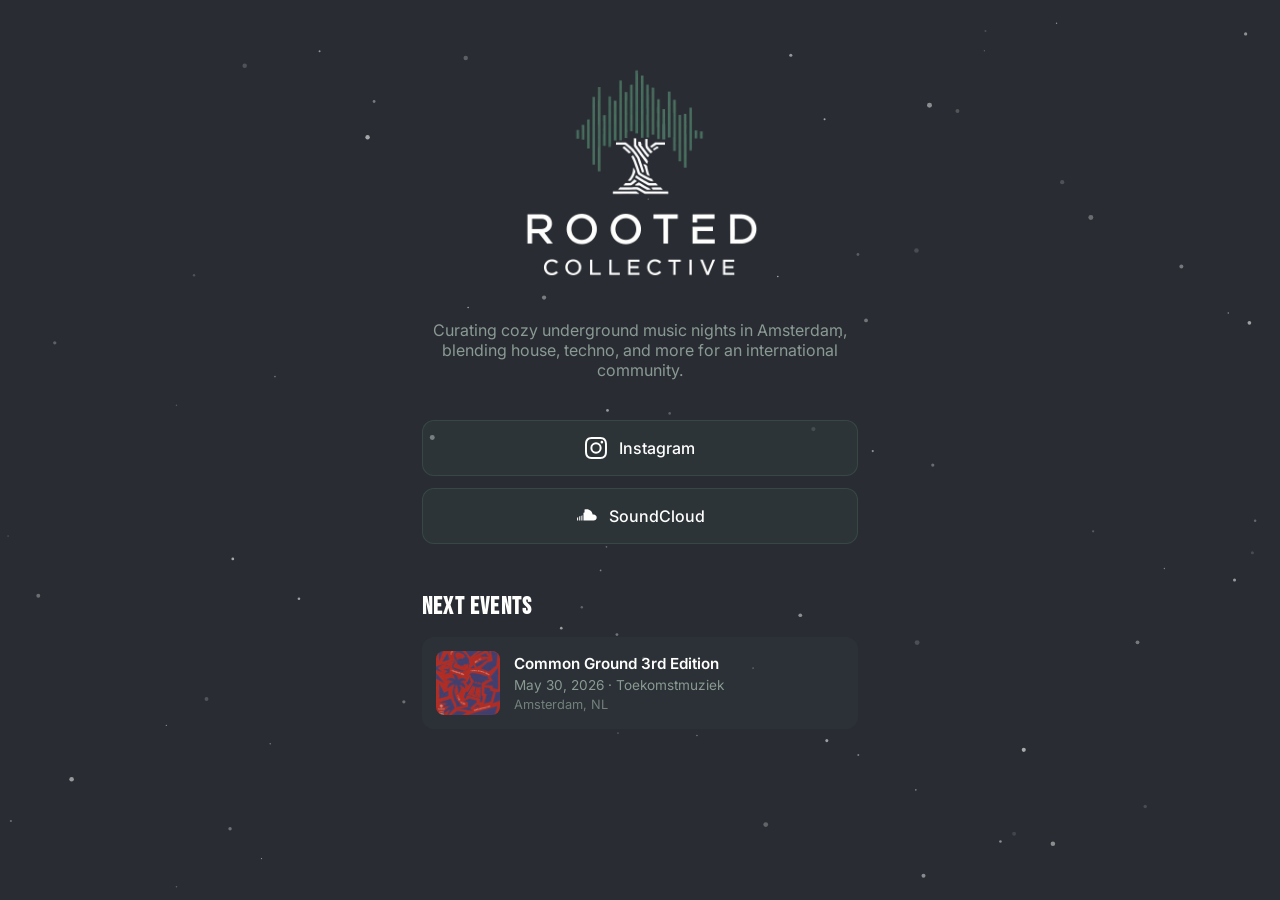
==== index.html @ f900aacc "initial site" ====
<!DOCTYPE html>
<html lang="en">

<head>
  <meta charset="UTF-8">
  <meta name="viewport" content="width=device-width, initial-scale=1.0">
  <title>ROOTED</title>
  <link rel="stylesheet" href="style.css">
</head>

<body data-theme="dark">
  <canvas id="particles-canvas"></canvas>
  <div class="background-overlay"></div>
  <main class="container">
    <section id="header"></section>
    <section id="bio"></section>
    <section id="links"></section>
    <section id="events"></section>
  </main>
  <script src="script.js"></script>
</body>

</html>
---- style.css ----
* {
  margin: 0;
  padding: 0;
  box-sizing: border-box;
}

:root {
  --font-heading: 'Bebas Neue', sans-serif;
  --font-body: 'Inter', sans-serif;
}

[data-theme="dark"] {
  --bg: #0a0a0a;
  --text: #f0f0f0;
  --text-muted: #999999;
  --accent: #ffffff;
  --btn-bg: rgba(255, 255, 255, 0.08);
  --btn-border: rgba(255, 255, 255, 0.2);
  --btn-hover-bg: rgba(255, 255, 255, 0.15);
  --card-bg: rgba(255, 255, 255, 0.05);
  --gradient-1: #1a0033;
  --gradient-2: #0a0a2e;
  --gradient-3: #1a0022;
}

[data-theme="minimal"] {
  --bg: #fafafa;
  --text: #1a1a1a;
  --text-muted: #666666;
  --accent: #000000;
  --btn-bg: rgba(0, 0, 0, 0.05);
  --btn-border: rgba(0, 0, 0, 0.15);
  --btn-hover-bg: rgba(0, 0, 0, 0.1);
  --card-bg: rgba(0, 0, 0, 0.03);
  --gradient-1: #e8e8e8;
  --gradient-2: #f0f0f0;
  --gradient-3: #e0e0e0;
}

[data-theme="neon"] {
  --bg: #0d0d1a;
  --text: #e0e0ff;
  --text-muted: #8888bb;
  --accent: #00ffaa;
  --btn-bg: rgba(0, 255, 170, 0.08);
  --btn-border: rgba(0, 255, 170, 0.3);
  --btn-hover-bg: rgba(0, 255, 170, 0.15);
  --card-bg: rgba(0, 255, 170, 0.05);
  --gradient-1: #0d1a2e;
  --gradient-2: #0d0d1a;
  --gradient-3: #001a1a;
}

[data-theme="purple-space"] {
  --bg: #0b0014;
  --text: #e8dff5;
  --text-muted: #9b8ab8;
  --accent: #e8dff5;
  --btn-bg: rgba(167, 100, 255, 0.1);
  --btn-border: rgba(167, 100, 255, 0.3);
  --btn-hover-bg: rgba(167, 100, 255, 0.2);
  --card-bg: rgba(167, 100, 255, 0.06);
  --gradient-1: #1a0033;
  --gradient-2: #0b0014;
  --gradient-3: #0d0028;
}

[data-theme="rooted"] {
  --bg: #292d33;
  --text: #fefefd;
  --text-muted: #8a9a93;
  --accent: #fefefd;
  --btn-bg: rgba(75, 109, 96, 0.12);
  --btn-border: rgba(75, 109, 96, 0.35);
  --btn-hover-bg: rgba(75, 109, 96, 0.25);
  --card-bg: rgba(75, 109, 96, 0.08);
  --gradient-1: #282a33;
  --gradient-2: #292d33;
  --gradient-3: #364242;
}

body {
  font-family: var(--font-body);
  background-color: var(--bg);
  color: var(--text);
  min-height: 100vh;
  display: flex;
  justify-content: center;
  position: relative;
  overflow-x: hidden;
}

#particles-canvas {
  position: fixed;
  top: 0;
  left: 0;
  width: 100%;
  height: 100%;
  pointer-events: none;
  z-index: 0;
  display: none;
}

.background-overlay {
  position: fixed;
  top: 0;
  left: 0;
  width: 100%;
  height: 100%;
  pointer-events: none;
  z-index: 0;
}

body[data-bg="gradient"] .background-overlay {
  background: linear-gradient(135deg, var(--gradient-1), var(--gradient-2), var(--gradient-3));
  background-size: 400% 400%;
  animation: gradientShift 15s ease infinite;
}

body[data-bg="texture"] .background-overlay {
  background-image: url("[data-uri]");
  opacity: 0.03;
}

body[data-bg="particles"] #particles-canvas {
  display: block;
}

@keyframes gradientShift {
  0% {
    background-position: 0% 50%;
  }

  50% {
    background-position: 100% 50%;
  }

  100% {
    background-position: 0% 50%;
  }
}

.container {
  position: relative;
  z-index: 1;
  width: 100%;
  max-width: 500px;
  padding: 4em 2em 4em;
}

#header {
  text-align: center;
  margin-bottom: 12px;
}

#header .artist-name {
  font-family: var(--font-heading);
  font-size: 6rem;
  letter-spacing: 0.1em;
  color: var(--accent);
  line-height: bold;
}

#header .artist-logo {
  max-width: 15rem;
  height: auto;
}

#bio {
  text-align: center;
  margin-bottom: 40px;
  color: var(--text-muted);
  font-size: 1rem;
}

#links {
  display: flex;
  flex-direction: column;
  gap: 12px;
  margin-bottom: 48px;
}

.link-btn {
  display: flex;
  align-items: center;
  justify-content: center;
  gap: 12px;
  width: 100%;
  padding: 16px 24px;
  background: var(--btn-bg);
  border: 1px solid var(--btn-border);
  border-radius: 12px;
  color: var(--text);
  text-decoration: none;
  font-family: var(--font-body);
  font-size: 1rem;
  font-weight: 500;
  transition: background 0.2s, transform 0.2s;
}

.link-btn:hover {
  background: var(--btn-hover-bg);
  transform: translateY(-2px);
}

.link-btn svg {
  width: 22px;
  height: 22px;
  fill: currentColor;
  flex-shrink: 0;
}

#events h2 {
  font-family: var(--font-heading);
  font-size: 1.5rem;
  letter-spacing: 0.05em;
  margin-bottom: 16px;
  color: var(--accent);
}

.event-card {
  display: flex;
  gap: 14px;
  padding: 14px;
  background: var(--card-bg);
  border-radius: 12px;
  margin-bottom: 12px;
  text-decoration: none;
  color: var(--text);
  transition: background 0.2s, transform 0.2s;
}

.event-card:hover {
  background: var(--btn-hover-bg);
  transform: translateY(-2px);
}

.event-flyer {
  width: 64px;
  height: 64px;
  border-radius: 8px;
  object-fit: cover;
  flex-shrink: 0;
  background: var(--btn-bg);
}

.event-info {
  display: flex;
  flex-direction: column;
  justify-content: center;
  gap: 4px;
}

.event-name {
  font-weight: 600;
  font-size: 0.95rem;
}

.event-details {
  font-size: 0.85rem;
  color: var(--text-muted);
}

.event-location {
  font-size: 0.8rem;
  color: var(--text-muted);
  opacity: 0.75;
}

@media (max-width: 480px) {
  .container {
    padding: 40px 16px 32px;
  }

  #header .artist-name {
    font-size: 2.8rem;
  }
}
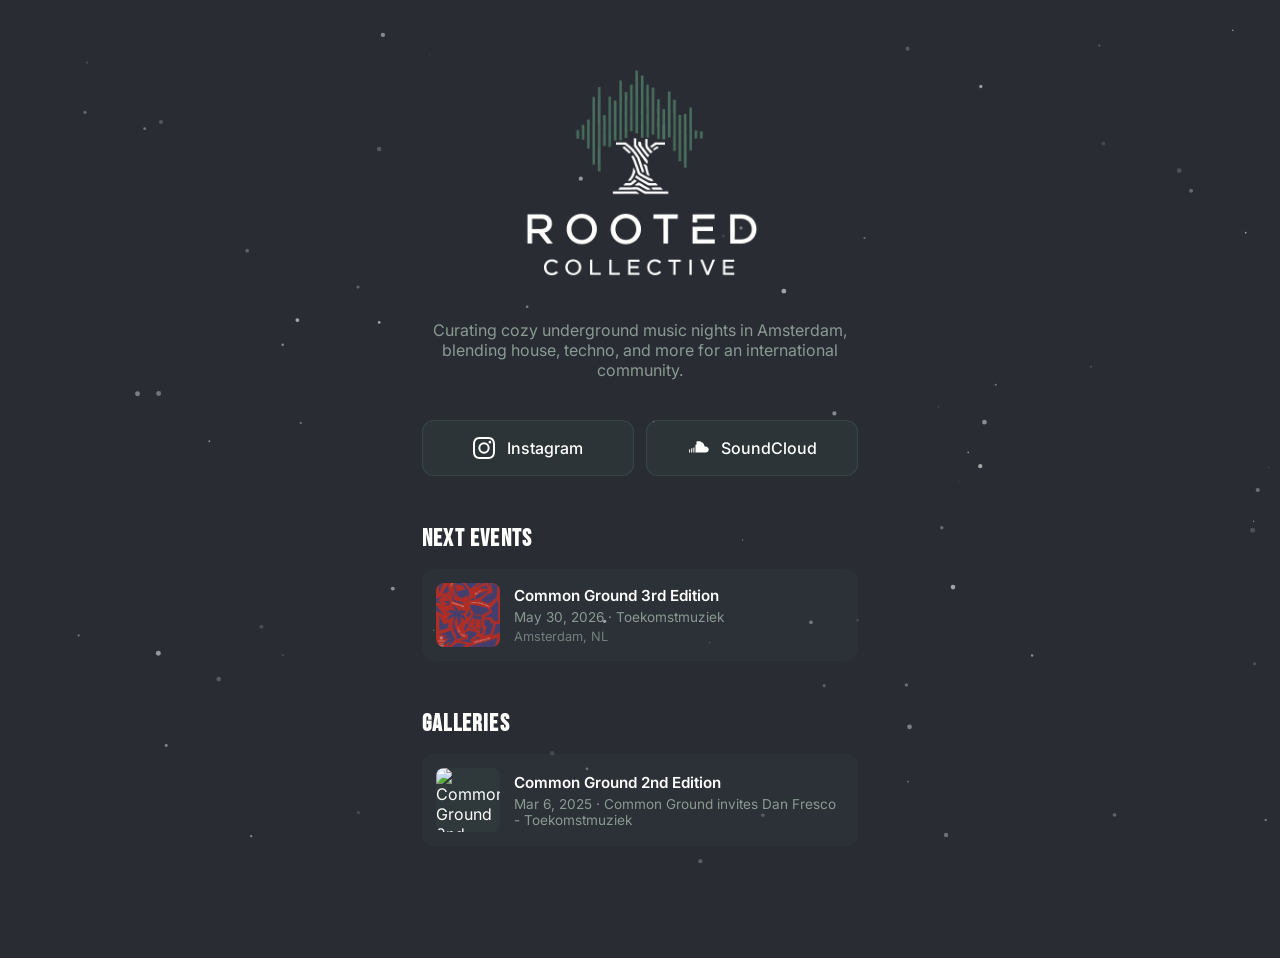
==== commit 3c1631c9: "add galleries" ====
--- a/index.html
+++ b/index.html
@@ -16,6 +16,7 @@
     <section id="bio"></section>
     <section id="links"></section>
     <section id="events"></section>
+    <section id="galleries"></section>
   </main>
   <script src="script.js"></script>
 </body>
--- a/style.css
+++ b/style.css
@@ -174,8 +174,8 @@
 }
 
 #links {
-  display: flex;
-  flex-direction: column;
+  display: grid;
+  grid-template-columns: repeat(2, 1fr);
   gap: 12px;
   margin-bottom: 48px;
 }
@@ -185,7 +185,7 @@
   align-items: center;
   justify-content: center;
   gap: 12px;
-  width: 100%;
+  min-width: 0;
   padding: 16px 24px;
   background: var(--btn-bg);
   border: 1px solid var(--btn-border);
@@ -198,6 +198,10 @@
   transition: background 0.2s, transform 0.2s;
 }
 
+.link-btn:not(.link-btn--half) {
+  grid-column: 1 / -1;
+}
+
 .link-btn:hover {
   background: var(--btn-hover-bg);
   transform: translateY(-2px);
@@ -210,12 +214,21 @@
   flex-shrink: 0;
 }
 
-#events h2 {
+#events h2,
+#galleries h2 {
   font-family: var(--font-heading);
   font-size: 1.5rem;
   letter-spacing: 0.05em;
   margin-bottom: 16px;
   color: var(--accent);
+}
+
+#events {
+  margin-bottom: 48px;
+}
+
+#galleries {
+  margin-bottom: 48px;
 }
 
 .event-card {
@@ -267,6 +280,37 @@
   opacity: 0.75;
 }
 
+.gallery-page {
+  margin-top: 8px;
+}
+
+.back-link {
+  display: inline-block;
+  margin-bottom: 24px;
+  color: var(--text-muted);
+  text-decoration: none;
+  font-size: 0.9rem;
+  transition: color 0.2s;
+}
+
+.back-link:hover {
+  color: var(--accent);
+}
+
+.gallery-page h2 {
+  font-family: var(--font-heading);
+  font-size: 1.5rem;
+  letter-spacing: 0.05em;
+  margin-bottom: 16px;
+  color: var(--accent);
+}
+
+.gallery-embed {
+  border-radius: 12px;
+  overflow: hidden;
+  background: var(--card-bg);
+}
+
 @media (max-width: 480px) {
   .container {
     padding: 40px 16px 32px;
@@ -275,4 +319,8 @@
   #header .artist-name {
     font-size: 2.8rem;
   }
+
+  #links {
+    grid-template-columns: 1fr;
+  }
 }
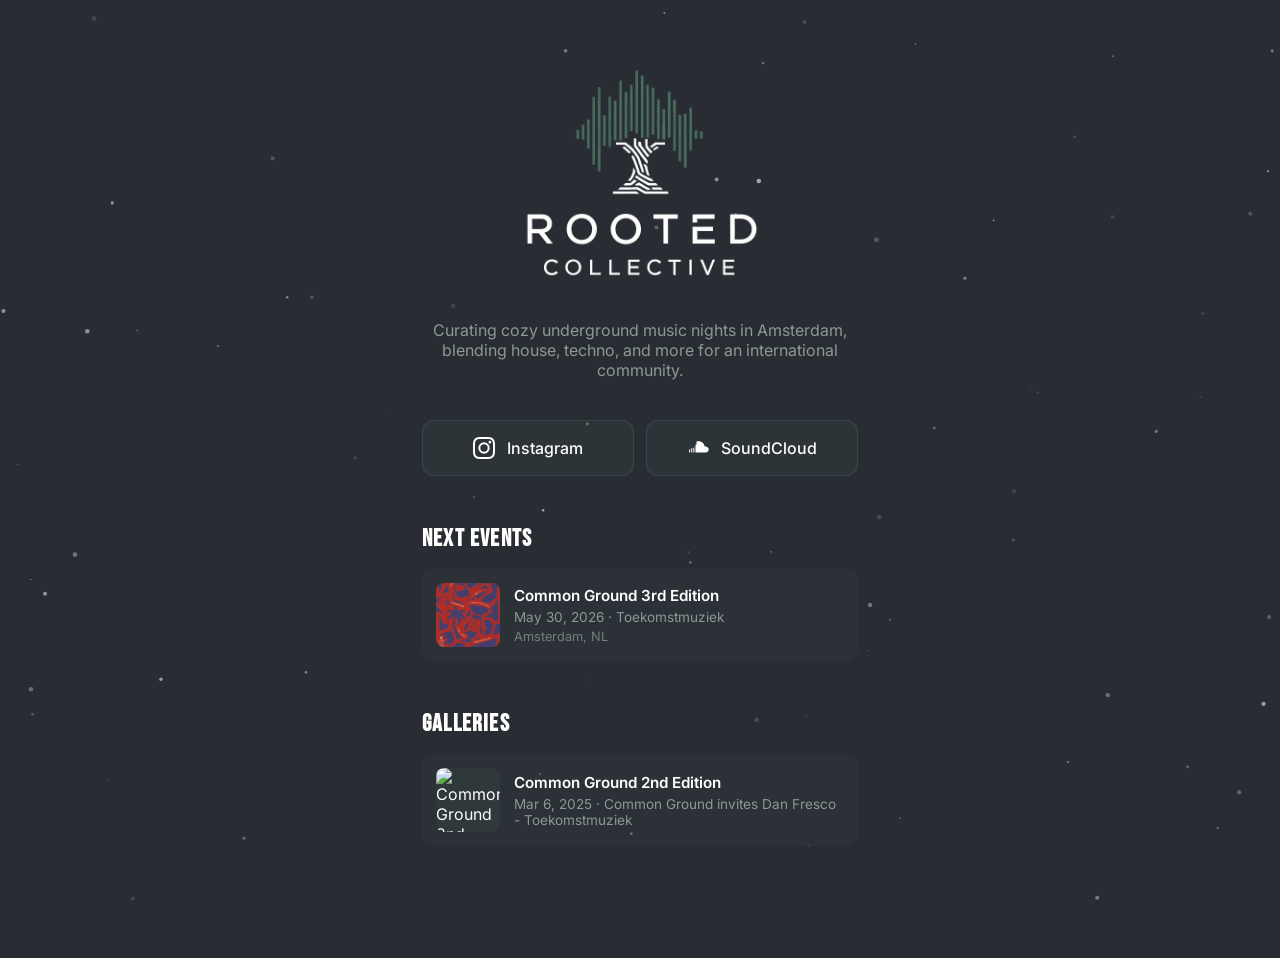
==== commit a18d8347: "add ga" ====
--- a/index.html
+++ b/index.html
@@ -4,6 +4,15 @@
 <head>
   <meta charset="UTF-8">
   <meta name="viewport" content="width=device-width, initial-scale=1.0">
+  <!-- Google tag (gtag.js) -->
+  <script async src="https://www.googletagmanager.com/gtag/js?id=G-7DK41Z0GHK"></script>
+  <script>
+    window.dataLayer = window.dataLayer || [];
+    function gtag(){dataLayer.push(arguments);}
+    gtag('js', new Date());
+
+    gtag('config', 'G-7DK41Z0GHK');
+  </script>
   <title>ROOTED</title>
   <link rel="stylesheet" href="style.css">
 </head>
--- a/style.css
+++ b/style.css
@@ -284,6 +284,15 @@
   margin-top: 8px;
 }
 
+.gallery-toolbar {
+  position: sticky;
+  top: 0;
+  z-index: 2;
+  background: var(--bg);
+  padding-bottom: 12px;
+  margin-bottom: 4px;
+}
+
 .back-link {
   display: inline-block;
   margin-bottom: 24px;
@@ -293,11 +302,16 @@
   transition: color 0.2s;
 }
 
+.gallery-toolbar .back-link {
+  margin-bottom: 12px;
+}
+
 .back-link:hover {
   color: var(--accent);
 }
 
-.gallery-page h2 {
+.gallery-page h2,
+.gallery-toolbar h2 {
   font-family: var(--font-heading);
   font-size: 1.5rem;
   letter-spacing: 0.05em;
@@ -305,10 +319,134 @@
   color: var(--accent);
 }
 
-.gallery-embed {
-  border-radius: 12px;
+.gallery-toolbar h2 {
+  margin-bottom: 0;
+}
+
+.photo-grid {
+  display: grid;
+  grid-template-columns: repeat(3, 1fr);
+  gap: 3px;
+  margin: 0 -2px;
+}
+
+.photo-grid-item {
+  position: relative;
+  aspect-ratio: 1;
+  padding: 0;
+  border: none;
+  cursor: pointer;
+  background: var(--card-bg);
   overflow: hidden;
-  background: var(--card-bg);
+  border-radius: 2px;
+}
+
+.photo-grid-item img {
+  width: 100%;
+  height: 100%;
+  object-fit: cover;
+  display: block;
+  transition: opacity 0.2s, transform 0.2s;
+}
+
+.photo-grid-item:hover img {
+  opacity: 0.9;
+  transform: scale(1.03);
+}
+
+.gallery-album-link {
+  margin-top: 20px;
+  text-align: center;
+  font-size: 0.85rem;
+}
+
+.gallery-album-link a {
+  color: var(--text-muted);
+  text-decoration: none;
+  transition: color 0.2s;
+}
+
+.gallery-album-link a:hover {
+  color: var(--accent);
+}
+
+.gallery-error {
+  text-align: center;
+  color: var(--text-muted);
+  font-size: 0.9rem;
+}
+
+.lightbox {
+  position: fixed;
+  inset: 0;
+  z-index: 100;
+  display: flex;
+  align-items: center;
+  justify-content: center;
+  background: rgba(0, 0, 0, 0.94);
+  padding: 48px 16px;
+}
+
+.lightbox[hidden] {
+  display: none;
+}
+
+.lightbox-img {
+  max-width: 100%;
+  max-height: 100%;
+  object-fit: contain;
+  border-radius: 4px;
+  user-select: none;
+}
+
+.lightbox-close,
+.lightbox-prev,
+.lightbox-next {
+  position: absolute;
+  border: none;
+  background: transparent;
+  color: #fff;
+  cursor: pointer;
+  line-height: 1;
+  padding: 8px;
+  opacity: 0.85;
+  transition: opacity 0.2s;
+}
+
+.lightbox-close:hover,
+.lightbox-prev:hover,
+.lightbox-next:hover {
+  opacity: 1;
+}
+
+.lightbox-close {
+  top: 12px;
+  right: 12px;
+  font-size: 2rem;
+}
+
+.lightbox-prev,
+.lightbox-next {
+  top: 50%;
+  transform: translateY(-50%);
+  font-size: 2.5rem;
+}
+
+.lightbox-prev {
+  left: 8px;
+}
+
+.lightbox-next {
+  right: 8px;
+}
+
+.lightbox-counter {
+  position: absolute;
+  bottom: 16px;
+  left: 50%;
+  transform: translateX(-50%);
+  color: rgba(255, 255, 255, 0.75);
+  font-size: 0.85rem;
 }
 
 @media (max-width: 480px) {
@@ -320,6 +458,11 @@
     font-size: 2.8rem;
   }
 
+  #header .artist-logo {
+    max-width: 12rem;
+    height: auto;
+  }
+
   #links {
     grid-template-columns: 1fr;
   }
